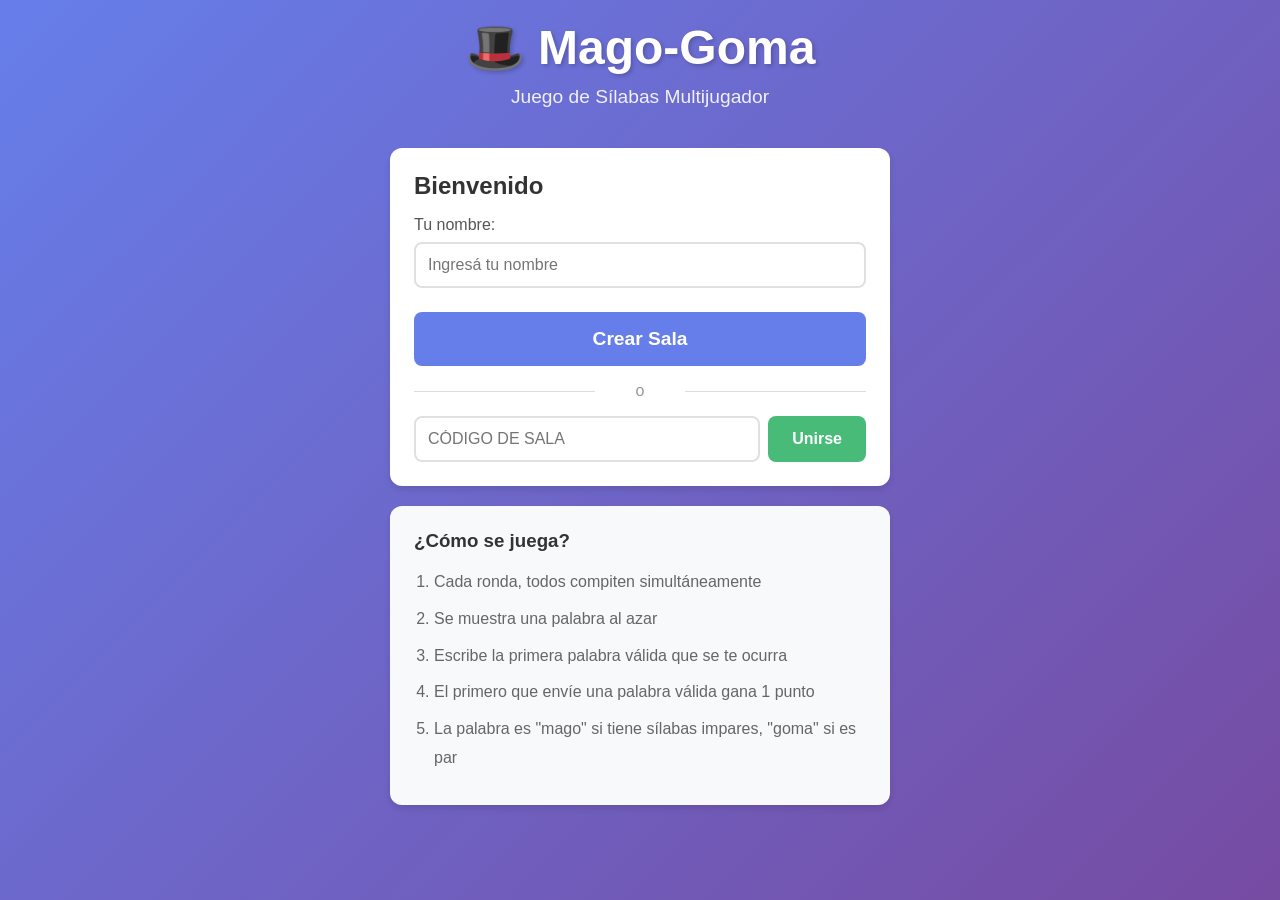
==== Magogoma/index.html @ 288767c7 "Add files via upload" ====
<!DOCTYPE html>
<html lang="es">
<head>
    <meta charset="UTF-8">
    <meta name="viewport" content="width=device-width, initial-scale=1.0">
    <meta name="description" content="Mago-Goma - Juego de sílabas multijugador">
    <title>Mago-Goma - Juego de Sílabas</title>
    <link rel="stylesheet" href="style.css">
</head>
<body>
    <!-- Connection Status Banner -->
    <div id="connection-banner" class="connection-banner hidden">
        <span id="connection-message">Reconectando...</span>
    </div>

    <!-- Main Container -->
    <div id="app" class="container">

        <!-- PANTALLA 1: LOBBY -->
        <div id="screen-lobby" class="screen active">
            <header class="app-header">
                <h1 class="app-title">🎩 Mago-Goma</h1>
                <p class="app-subtitle">Juego de Sílabas Multijugador</p>
            </header>

            <div class="lobby-content">
                <div class="card">
                    <h2>Bienvenido</h2>
                    <div class="form-group">
                        <label for="player-name">Tu nombre:</label>
                        <input
                            type="text"
                            id="player-name"
                            placeholder="Ingresá tu nombre"
                            maxlength="20"
                            autocomplete="off"
                        >
                    </div>

                    <div class="button-group">
                        <button id="btn-create-room" class="btn btn-primary btn-large">
                            Crear Sala
                        </button>
                        <div class="divider">o</div>
                        <div class="join-room-group">
                            <input
                                type="text"
                                id="room-code-input"
                                placeholder="Código de sala"
                                maxlength="5"
                                autocomplete="off"
                            >
                            <button id="btn-join-room" class="btn btn-secondary">
                                Unirse
                            </button>
                        </div>
                    </div>
                </div>

                <div class="card info-card">
                    <h3>¿Cómo se juega?</h3>
                    <ol class="instructions-list">
                        <li>Cada ronda, todos compiten simultáneamente</li>
                        <li>Se muestra una palabra al azar</li>
                        <li>Escribe la primera palabra válida que se te ocurra</li>
                        <li>El primero que envíe una palabra válida gana 1 punto</li>
                        <li>La palabra es "mago" si tiene sílabas impares, "goma" si es par</li>
                    </ol>
                </div>
            </div>
        </div>

        <!-- PANTALLA 2: SALA DE ESPERA -->
        <div id="screen-waiting" class="screen hidden">
            <header class="screen-header">
                <h2>Sala de Espera</h2>
            </header>

            <div class="waiting-content">
                <div id="room-code-container" class="room-code-display" title="Toca para copiar el link de invitación">
                    <span class="label">Código de sala</span>
                    <span id="room-code-display" class="room-code">-----</span>
                    <span class="btn-copy-code">👆 Toca para copiar link</span>
                </div>

                <div id="waiting-instructions" class="card info-card">
                    <h3>⏳ Esperando jugadores...</h3>
                    <p>Compartí el link con tus amigos para que se unan automáticamente.</p>
                    <ol class="instructions-list">
                        <li>Mínimo 2 jugadores para empezar</li>
                        <li>Todos deben marcar "Listo"</li>
                        <li>El host inicia el juego</li>
                    </ol>
                </div>

                <div class="card">
                    <h3>Jugadores (<span id="player-count">0</span>/6)</h3>
                    <ul id="players-list" class="players-list"></ul>
                </div>

                <div class="waiting-actions">
                    <button id="btn-ready" class="btn btn-secondary">
                        <span id="ready-text">Listo</span>
                    </button>
                    <button id="btn-start-game" class="btn btn-primary btn-large hidden">
                        Iniciar Juego
                    </button>
                    <button id="btn-leave-room" class="btn btn-outline">
                        Salir
                    </button>
                </div>
            </div>
        </div>

        <!-- PANTALLA 3: JUGANDO -->
        <div id="screen-playing" class="screen hidden">
            <header class="game-header">
                <div class="game-info">
                    <span class="round-counter">Ronda <span id="current-round">1</span>/10</span>
                    <span class="timer" id="round-timer">⏱️ 10</span>
                </div>
            </header>

            <div class="game-content">
                <div class="card card-game">
                    <div class="starter-word-section">
                        <h3>Palabra inicial:</h3>
                        <div id="starter-word" class="starter-word">CASA</div>
                        <div id="starter-syllables" class="syllables-info">
                            <span class="syllables-label">Sílabas:</span>
                            <span id="syllables-display" class="syllables">ca-sa (2)</span>
                            <span id="word-type" class="word-type goma">GOMA</span>
                        </div>
                    </div>

                    <div class="input-section">
                        <h3>¡Escribí una palabra rápido!</h3>
                        <div class="input-group">
                            <input
                                type="text"
                                id="word-input"
                                class="word-input"
                                placeholder="Tu palabra..."
                                autocomplete="off"
                            >
                            <button id="btn-submit-word" class="btn btn-primary">
                                Enviar
                            </button>
                        </div>
                        <div id="word-feedback" class="word-feedback hidden"></div>
                    </div>

                    <div class="live-answers-section">
                        <h4>Respuestas en vivo:</h4>
                        <ul id="live-answers" class="live-answers-list"></ul>
                    </div>
                </div>

                <div class="scoreboard-mini">
                    <h4>Puntajes:</h4>
                    <ul id="game-scoreboard"></ul>
                </div>
            </div>
        </div>

        <!-- PANTALLA 4: RESULTADO DE RONDA -->
        <div id="screen-round-results" class="screen hidden">
            <header class="screen-header">
                <h2>Resultado de la Ronda</h2>
            </header>

            <div class="results-content">
                <div class="card">
                    <div class="winner-announcement">
                        <div class="winner-icon">🏆</div>
                        <h3 id="round-winner-name">Jugador</h3>
                        <p class="winner-message">¡Fue el más rápido!</p>
                    </div>

                    <div class="round-details">
                        <p class="round-word">
                            Palabra ganadora: <strong id="winning-word">---</strong>
                        </p>
                        <div id="winning-syllables" class="syllables-info">
                            <span id="winning-syllables-display">---</span>
                            <span id="winning-word-type" class="word-type">---</span>
                        </div>
                    </div>

                    <div class="all-answers">
                        <h4>Todas las respuestas:</h4>
                        <ul id="all-answers-list"></ul>
                    </div>

                    <div class="next-round-actions">
                        <button id="btn-next-round" class="btn btn-primary btn-large">
                            Siguiente Ronda ▶
                        </button>
                        <p class="next-round-hint">Cualquier jugador puede continuar</p>
                    </div>
                </div>

                <div class="scoreboard-mini">
                    <h4>Puntajes actuales:</h4>
                    <ul id="results-scoreboard"></ul>
                </div>
            </div>
        </div>

        <!-- PANTALLA 5: FIN DEL JUEGO -->
        <div id="screen-game-over" class="screen hidden">
            <header class="screen-header">
                <h2>¡Juego Terminado!</h2>
            </header>

            <div class="gameover-content">
                <div class="winner-section">
                    <div class="trophy">🏆</div>
                    <h3>¡Ganador!</h3>
                    <p id="winner-name" class="winner-name">---</p>
                    <p id="winner-score" class="winner-score">0 puntos</p>
                </div>

                <div class="card">
                    <h3>Clasificación Final</h3>
                    <ol id="final-scoreboard" class="final-scoreboard"></ol>
                </div>

                <div class="gameover-actions">
                    <button id="btn-play-again" class="btn btn-primary btn-large">
                        Jugar de Nuevo
                    </button>
                    <button id="btn-back-to-lobby" class="btn btn-outline">
                        Volver al Lobby
                    </button>
                </div>
            </div>
        </div>

    </div>

    <!-- Toast Notifications -->
    <div id="toast-container" class="toast-container"></div>

    <!-- Scripts -->
    <script src="https://cdn.ably.com/lib/ably.min-1.js"></script>
    <script src="syllables.js"></script>
    <script src="game.js"></script>
</body>
</html>
---- Magogoma/style.css ----
* {
  margin: 0;
  padding: 0;
  box-sizing: border-box;
}

body {
  font-family: -apple-system, BlinkMacSystemFont, 'Segoe UI', Roboto, Oxygen, Ubuntu, Cantarell, sans-serif;
  background: linear-gradient(135deg, #667eea 0%, #764ba2 100%);
  min-height: 100vh;
  padding: 20px;
  color: #333;
}

.container {
  max-width: 800px;
  margin: 0 auto;
}

/* ==================== SCREENS ==================== */

.screen {
  display: none;
  animation: fadeIn 0.3s ease-in;
}

.screen.active {
  display: block;
}

.screen.hidden {
  display: none;
}

@keyframes fadeIn {
  from {
    opacity: 0;
    transform: translateY(10px);
  }
  to {
    opacity: 1;
    transform: translateY(0);
  }
}

/* ==================== HEADERS ==================== */

.app-header {
  text-align: center;
  color: white;
  margin-bottom: 40px;
}

.app-title {
  font-size: 3rem;
  margin-bottom: 10px;
  text-shadow: 2px 2px 4px rgba(0, 0, 0, 0.2);
}

.app-subtitle {
  font-size: 1.2rem;
  opacity: 0.9;
}

.screen-header {
  text-align: center;
  color: white;
  margin-bottom: 30px;
}

.screen-header h2 {
  font-size: 2rem;
  text-shadow: 2px 2px 4px rgba(0, 0, 0, 0.2);
}

.game-header {
  background: white;
  border-radius: 12px;
  padding: 16px;
  margin-bottom: 20px;
  box-shadow: 0 4px 6px rgba(0, 0, 0, 0.1);
}

.game-info {
  display: flex;
  justify-content: space-between;
  align-items: center;
  flex-wrap: wrap;
  gap: 12px;
}

.round-counter,
.timer {
  font-size: 1.1rem;
  font-weight: 600;
  color: #667eea;
}

/* ==================== CARDS ==================== */

.card {
  background: white;
  border-radius: 12px;
  padding: 24px;
  margin-bottom: 20px;
  box-shadow: 0 4px 6px rgba(0, 0, 0, 0.1);
}

.card h2,
.card h3 {
  margin-bottom: 16px;
  color: #333;
}

.info-card {
  background: #f8f9fa;
}

/* ==================== FORMS ==================== */

.form-group {
  margin-bottom: 20px;
}

.form-group label {
  display: block;
  margin-bottom: 8px;
  font-weight: 500;
  color: #555;
}

.form-group input {
  width: 100%;
  padding: 12px;
  border: 2px solid #e0e0e0;
  border-radius: 8px;
  font-size: 1rem;
  transition: border-color 0.2s;
}

.form-group input:focus {
  outline: none;
  border-color: #667eea;
}

/* ==================== BUTTONS ==================== */

.btn {
  padding: 12px 24px;
  border: none;
  border-radius: 8px;
  font-size: 1rem;
  font-weight: 600;
  cursor: pointer;
  transition: all 0.2s;
  display: inline-block;
  text-align: center;
  text-decoration: none;
}

.btn:active {
  transform: scale(0.98);
}

.btn-primary {
  background: #667eea;
  color: white;
}

.btn-primary:hover {
  background: #5568d3;
}

.btn-secondary {
  background: #48bb78;
  color: white;
}

.btn-secondary:hover {
  background: #38a169;
}

.btn-secondary.active {
  background: #2f855a;
}

.btn-outline {
  background: transparent;
  color: #667eea;
  border: 2px solid #667eea;
}

.btn-outline:hover {
  background: #667eea;
  color: white;
}

.btn-large {
  font-size: 1.2rem;
  padding: 16px 32px;
}

.button-group {
  display: flex;
  flex-direction: column;
  gap: 16px;
  margin-top: 24px;
}

.divider {
  text-align: center;
  color: #999;
  font-weight: 500;
  position: relative;
}

.divider::before,
.divider::after {
  content: '';
  position: absolute;
  top: 50%;
  width: 40%;
  height: 1px;
  background: #ddd;
}

.divider::before {
  left: 0;
}

.divider::after {
  right: 0;
}

.join-room-group {
  display: flex;
  gap: 8px;
}

.join-room-group input {
  flex: 1;
  padding: 12px;
  border: 2px solid #e0e0e0;
  border-radius: 8px;
  font-size: 1rem;
  text-transform: uppercase;
}

/* ==================== LOBBY ==================== */

.lobby-content {
  max-width: 500px;
  margin: 0 auto;
}

.instructions-list {
  padding-left: 20px;
  line-height: 1.8;
  color: #666;
}

.instructions-list li {
  margin-bottom: 8px;
}

/* ==================== WAITING ROOM ==================== */

.waiting-content {
  max-width: 600px;
  margin: 0 auto;
}

.room-code-display {
  background: white;
  border-radius: 12px;
  padding: 24px;
  margin-bottom: 20px;
  text-align: center;
  box-shadow: 0 4px 6px rgba(0, 0, 0, 0.1);
  cursor: pointer;
  transition: all 0.2s;
}

.room-code-display:hover {
  transform: translateY(-2px);
  box-shadow: 0 6px 12px rgba(0, 0, 0, 0.15);
}

.room-code-display.copied {
  background: #48bb78;
  color: white;
}

.room-code-display .label {
  display: block;
  font-size: 0.9rem;
  color: #666;
  margin-bottom: 8px;
}

.room-code-display.copied .label {
  color: white;
}

.room-code {
  display: block;
  font-size: 2.5rem;
  font-weight: 700;
  color: #667eea;
  letter-spacing: 4px;
  margin-bottom: 8px;
}

.room-code-display.copied .room-code {
  color: white;
}

.btn-copy-code {
  display: block;
  font-size: 0.85rem;
  color: #999;
}

.room-code-display.copied .btn-copy-code {
  color: white;
}

.players-list {
  list-style: none;
}

.player-item {
  display: flex;
  justify-content: space-between;
  align-items: center;
  padding: 12px;
  margin-bottom: 8px;
  background: #f8f9fa;
  border-radius: 8px;
}

.player-name {
  font-weight: 500;
}

.player-status {
  font-size: 0.9rem;
  color: #999;
}

.player-status.ready {
  color: #48bb78;
  font-weight: 600;
}

.waiting-actions {
  display: flex;
  flex-direction: column;
  gap: 12px;
  margin-top: 24px;
}

/* ==================== GAME SCREEN ==================== */

.game-content {
  animation: fadeIn 0.3s ease-in;
}

.card-game {
  position: relative;
}

.starter-word-section {
  text-align: center;
  padding: 32px 24px;
  background: linear-gradient(135deg, #667eea 0%, #764ba2 100%);
  border-radius: 12px;
  margin-bottom: 32px;
  color: white;
}

.starter-word-section h3 {
  color: white;
  opacity: 0.9;
  font-size: 1rem;
  margin-bottom: 16px;
}

.starter-word {
  font-size: 3rem;
  font-weight: 700;
  margin-bottom: 16px;
  text-shadow: 2px 2px 4px rgba(0, 0, 0, 0.2);
}

.syllables-info {
  display: flex;
  justify-content: center;
  align-items: center;
  gap: 12px;
  flex-wrap: wrap;
}

.syllables-label {
  font-size: 0.9rem;
  opacity: 0.9;
}

.syllables {
  font-size: 1.2rem;
  font-weight: 600;
}

.word-type {
  display: inline-block;
  padding: 6px 16px;
  border-radius: 20px;
  font-weight: 700;
  font-size: 1rem;
  text-transform: uppercase;
}

.word-type.mago {
  background: #f6ad55;
  color: #744210;
}

.word-type.goma {
  background: #68d391;
  color: #22543d;
}

.input-section {
  margin-bottom: 32px;
}

.input-section h3 {
  text-align: center;
  margin-bottom: 16px;
  color: #667eea;
}

.input-group {
  display: flex;
  gap: 8px;
  margin-bottom: 12px;
}

.word-input {
  flex: 1;
  padding: 16px;
  border: 3px solid #667eea;
  border-radius: 8px;
  font-size: 1.2rem;
  font-weight: 600;
  text-transform: lowercase;
}

.word-input:focus {
  outline: none;
  border-color: #5568d3;
  box-shadow: 0 0 0 3px rgba(102, 126, 234, 0.1);
}

.word-feedback {
  padding: 12px;
  border-radius: 8px;
  text-align: center;
  font-weight: 600;
}

.word-feedback.success {
  background: #c6f6d5;
  color: #22543d;
}

.word-feedback.error {
  background: #fed7d7;
  color: #742a2a;
}

.word-feedback.hidden {
  display: none;
}

.live-answers-section {
  margin-top: 32px;
  padding-top: 24px;
  border-top: 2px solid #e0e0e0;
}

.live-answers-section h4 {
  margin-bottom: 16px;
  color: #666;
}

.live-answers-list {
  list-style: none;
  max-height: 200px;
  overflow-y: auto;
}

.live-answer-item {
  display: flex;
  justify-content: space-between;
  align-items: center;
  padding: 10px 12px;
  margin-bottom: 8px;
  background: #f8f9fa;
  border-radius: 8px;
  border-left: 4px solid #667eea;
}

.live-answer-item .player-name {
  font-weight: 600;
  color: #667eea;
}

.live-answer-item .word {
  font-weight: 500;
}

.live-answer-item .time {
  font-size: 0.85rem;
  color: #999;
}

/* ==================== SCOREBOARD ==================== */

.scoreboard-mini {
  background: white;
  border-radius: 12px;
  padding: 20px;
  box-shadow: 0 4px 6px rgba(0, 0, 0, 0.1);
}

.scoreboard-mini h4 {
  margin-bottom: 12px;
  color: #333;
}

.scoreboard-mini ul {
  list-style: none;
}

.scoreboard-mini li {
  padding: 8px 0;
  display: flex;
  justify-content: space-between;
  border-bottom: 1px solid #e0e0e0;
}

.scoreboard-mini li:last-child {
  border-bottom: none;
}

/* ==================== RESULTS SCREEN ==================== */

.results-content {
  max-width: 600px;
  margin: 0 auto;
}

.winner-announcement {
  text-align: center;
  padding: 32px 24px;
  margin-bottom: 24px;
}

.winner-icon {
  font-size: 4rem;
  margin-bottom: 16px;
  animation: bounce 1s ease-in-out;
}

@keyframes bounce {
  0%, 100% {
    transform: translateY(0);
  }
  50% {
    transform: translateY(-20px);
  }
}

.winner-announcement h3 {
  font-size: 2rem;
  color: #667eea;
  margin-bottom: 8px;
}

.winner-message {
  color: #666;
  font-size: 1.1rem;
}

.round-details {
  text-align: center;
  padding: 20px;
  background: #f8f9fa;
  border-radius: 8px;
  margin-bottom: 24px;
}

.round-word {
  font-size: 1.2rem;
  margin-bottom: 12px;
}

.all-answers {
  margin-bottom: 24px;
}

.all-answers h4 {
  margin-bottom: 12px;
  color: #666;
}

#all-answers-list {
  list-style: none;
}

#all-answers-list li {
  padding: 10px 12px;
  margin-bottom: 8px;
  background: #f8f9fa;
  border-radius: 8px;
  display: flex;
  justify-content: space-between;
  align-items: center;
}

.next-round-actions {
  text-align: center;
}

.next-round-hint {
  margin-top: 12px;
  color: #666;
  font-size: 0.9rem;
}

/* ==================== GAME OVER ==================== */

.gameover-content {
  max-width: 600px;
  margin: 0 auto;
}

.winner-section {
  background: white;
  border-radius: 12px;
  padding: 40px 24px;
  margin-bottom: 24px;
  text-align: center;
  box-shadow: 0 4px 6px rgba(0, 0, 0, 0.1);
}

.trophy {
  font-size: 5rem;
  margin-bottom: 20px;
  animation: bounce 1s ease-in-out;
}

.winner-section h3 {
  font-size: 1.5rem;
  color: #666;
  margin-bottom: 16px;
}

.winner-name {
  font-size: 2.5rem;
  font-weight: 700;
  color: #667eea;
  margin-bottom: 8px;
}

.winner-score {
  font-size: 1.5rem;
  color: #666;
}

.final-scoreboard {
  list-style: none;
  counter-reset: ranking;
}

.scoreboard-item {
  display: flex;
  justify-content: space-between;
  align-items: center;
  padding: 16px;
  margin-bottom: 12px;
  background: #f8f9fa;
  border-radius: 8px;
}

.scoreboard-item .rank {
  font-weight: 700;
  color: #667eea;
  font-size: 1.2rem;
  min-width: 40px;
}

.scoreboard-item .name {
  flex: 1;
  font-weight: 600;
}

.scoreboard-item .score {
  font-weight: 700;
  color: #666;
}

.gameover-actions {
  display: flex;
  flex-direction: column;
  gap: 12px;
}

/* ==================== CONNECTION BANNER ==================== */

.connection-banner {
  position: fixed;
  top: 0;
  left: 0;
  right: 0;
  background: #ed8936;
  color: white;
  padding: 12px;
  text-align: center;
  font-weight: 600;
  z-index: 1000;
  box-shadow: 0 2px 8px rgba(0, 0, 0, 0.1);
}

.connection-banner.hidden {
  display: none;
}

/* ==================== TOAST NOTIFICATIONS ==================== */

.toast-container {
  position: fixed;
  bottom: 20px;
  right: 20px;
  z-index: 1000;
  display: flex;
  flex-direction: column;
  gap: 8px;
  max-width: 300px;
}

.toast {
  background: #323232;
  color: white;
  padding: 16px 20px;
  border-radius: 8px;
  box-shadow: 0 4px 6px rgba(0, 0, 0, 0.2);
  opacity: 0;
  transform: translateX(100px);
  transition: all 0.3s ease-in-out;
}

.toast.show {
  opacity: 1;
  transform: translateX(0);
}

.toast-success {
  background: #48bb78;
}

.toast-error {
  background: #f56565;
}

.toast-info {
  background: #4299e1;
}

/* ==================== RESPONSIVE ==================== */

@media (max-width: 600px) {
  .app-title {
    font-size: 2.5rem;
  }

  .starter-word {
    font-size: 2.5rem;
  }

  .room-code {
    font-size: 2rem;
    letter-spacing: 2px;
  }

  .word-input {
    font-size: 1rem;
  }

  .button-group,
  .waiting-actions,
  .gameover-actions {
    gap: 10px;
  }

  .toast-container {
    right: 10px;
    left: 10px;
    max-width: none;
  }
}
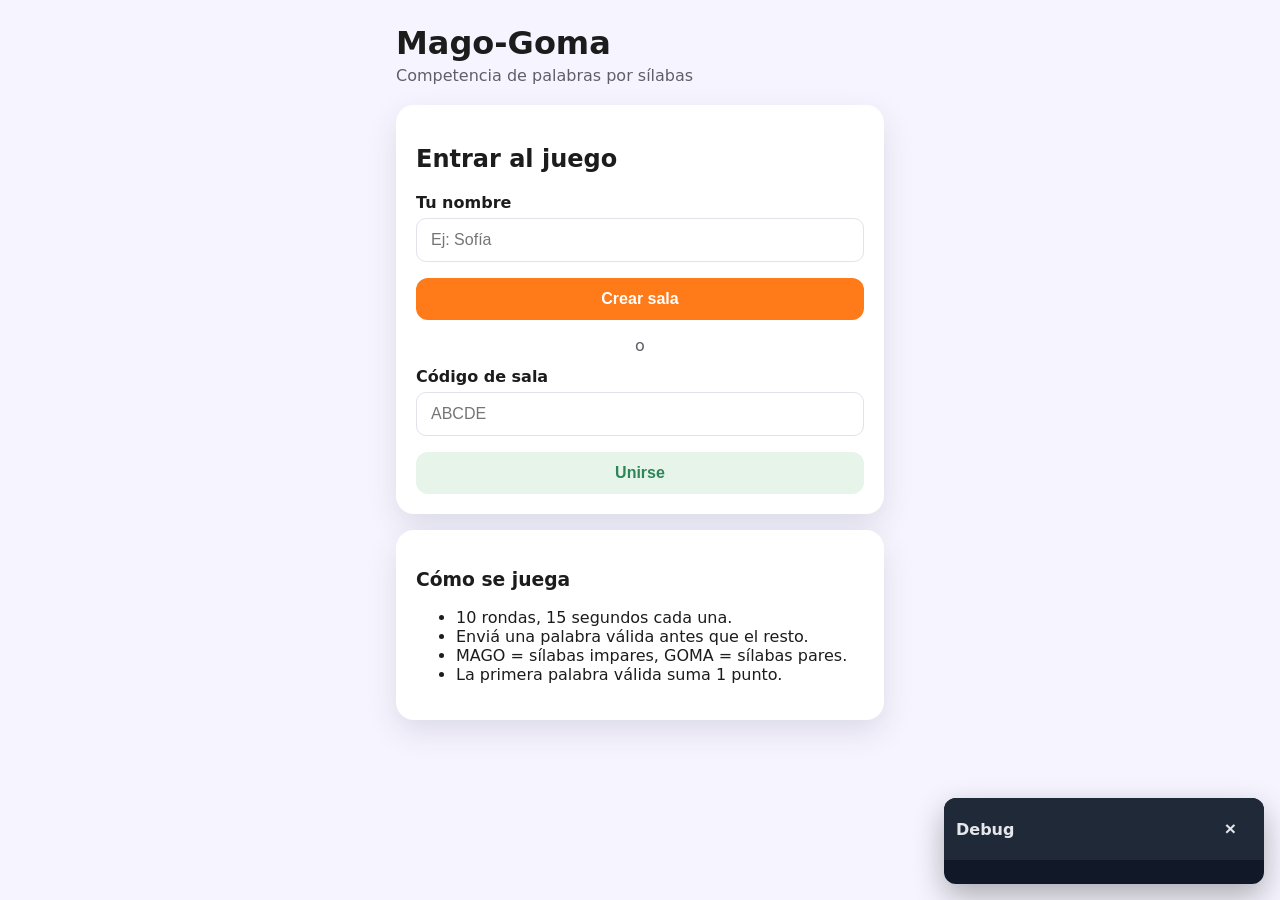
==== commit 76ea08d3: "Implementa el juego Mago-Goma" ====
--- a/Magogoma/index.html
+++ b/Magogoma/index.html
@@ -1,250 +1,143 @@
 <!DOCTYPE html>
 <html lang="es">
 <head>
-    <meta charset="UTF-8">
-    <meta name="viewport" content="width=device-width, initial-scale=1.0">
-    <meta name="description" content="Mago-Goma - Juego de sílabas multijugador">
-    <title>Mago-Goma - Juego de Sílabas</title>
-    <link rel="stylesheet" href="style.css">
+  <meta charset="UTF-8" />
+  <meta name="viewport" content="width=device-width, initial-scale=1" />
+  <title>Mago-Goma</title>
+  <link rel="stylesheet" href="style.css" />
+  <script src="https://cdn.ably.com/lib/ably.min-1.js"></script>
 </head>
 <body>
-    <!-- Connection Status Banner -->
-    <div id="connection-banner" class="connection-banner hidden">
-        <span id="connection-message">Reconectando...</span>
+  <div class="app">
+    <header class="app-header">
+      <div>
+        <h1>Mago-Goma</h1>
+        <p>Competencia de palabras por sílabas</p>
+      </div>
+      <button id="debug-toggle" class="ghost-button" hidden>Debug</button>
+    </header>
+
+    <section id="screen-lobby" class="screen active">
+      <div class="card">
+        <h2>Entrar al juego</h2>
+        <label class="field">
+          <span>Tu nombre</span>
+          <input id="player-name" type="text" placeholder="Ej: Sofía" maxlength="16" />
+        </label>
+        <div class="button-row">
+          <button id="create-room" class="primary">Crear sala</button>
+        </div>
+        <div class="divider">o</div>
+        <label class="field">
+          <span>Código de sala</span>
+          <input id="room-code" type="text" placeholder="ABCDE" maxlength="5" />
+        </label>
+        <div class="button-row">
+          <button id="join-room" class="secondary">Unirse</button>
+        </div>
+      </div>
+      <div class="card">
+        <h3>Cómo se juega</h3>
+        <ul>
+          <li>10 rondas, 15 segundos cada una.</li>
+          <li>Enviá una palabra válida antes que el resto.</li>
+          <li>MAGO = sílabas impares, GOMA = sílabas pares.</li>
+          <li>La primera palabra válida suma 1 punto.</li>
+        </ul>
+      </div>
+    </section>
+
+    <section id="screen-room" class="screen">
+      <div class="card">
+        <div class="room-code">
+          <span>Sala</span>
+          <button id="copy-room" class="room-code-value">-----</button>
+          <small>Tap para copiar el link</small>
+        </div>
+        <div class="players">
+          <h3>Jugadores</h3>
+          <ul id="players-list"></ul>
+        </div>
+        <div class="button-row">
+          <button id="ready-button" class="secondary">Estoy listo</button>
+          <button id="start-game" class="primary" disabled>Iniciar juego</button>
+        </div>
+        <button id="leave-room" class="ghost-button">Salir</button>
+      </div>
+    </section>
+
+    <section id="screen-game" class="screen">
+      <div class="card">
+        <div class="round-header">
+          <div>
+            <span>Ronda</span>
+            <strong id="round-counter">1/10</strong>
+          </div>
+          <div class="timer" id="round-timer">15</div>
+        </div>
+        <div class="word-box">
+          <h2 id="base-word">casa</h2>
+          <p id="syllables">ca-sa</p>
+          <span id="word-type" class="badge">MAGO</span>
+        </div>
+        <label class="field">
+          <span>Tu palabra</span>
+          <input id="word-input" type="text" placeholder="Escribí rápido" autocomplete="off" />
+        </label>
+        <div class="button-row">
+          <button id="send-word" class="primary">Enviar</button>
+        </div>
+        <div class="responses">
+          <h3>Respuestas en vivo</h3>
+          <ul id="responses-list"></ul>
+        </div>
+        <div class="scores">
+          <h3>Puntajes</h3>
+          <ul id="scores-list"></ul>
+        </div>
+      </div>
+    </section>
+
+    <section id="screen-round-result" class="screen">
+      <div class="card">
+        <div class="round-winner" id="round-winner">Sin ganador</div>
+        <div class="responses">
+          <h3>Respuestas</h3>
+          <ul id="round-responses"></ul>
+        </div>
+        <div class="scores">
+          <h3>Puntajes</h3>
+          <ul id="round-scores"></ul>
+        </div>
+        <div class="button-row">
+          <button id="next-round" class="primary">Siguiente ronda</button>
+        </div>
+      </div>
+    </section>
+
+    <section id="screen-game-over" class="screen">
+      <div class="card">
+        <div class="final-winner" id="final-winner">Ganador</div>
+        <div class="scores">
+          <h3>Clasificación final</h3>
+          <ol id="final-scores"></ol>
+        </div>
+        <div class="button-row">
+          <button id="play-again" class="primary">Jugar de nuevo</button>
+          <button id="back-lobby" class="secondary">Volver al lobby</button>
+        </div>
+      </div>
+    </section>
+  </div>
+
+  <div id="debug-panel" class="debug-panel" hidden>
+    <div class="debug-header">
+      <strong>Debug</strong>
+      <button id="debug-close">×</button>
     </div>
+    <pre id="debug-log"></pre>
+  </div>
 
-    <!-- Main Container -->
-    <div id="app" class="container">
-
-        <!-- PANTALLA 1: LOBBY -->
-        <div id="screen-lobby" class="screen active">
-            <header class="app-header">
-                <h1 class="app-title">🎩 Mago-Goma</h1>
-                <p class="app-subtitle">Juego de Sílabas Multijugador</p>
-            </header>
-
-            <div class="lobby-content">
-                <div class="card">
-                    <h2>Bienvenido</h2>
-                    <div class="form-group">
-                        <label for="player-name">Tu nombre:</label>
-                        <input
-                            type="text"
-                            id="player-name"
-                            placeholder="Ingresá tu nombre"
-                            maxlength="20"
-                            autocomplete="off"
-                        >
-                    </div>
-
-                    <div class="button-group">
-                        <button id="btn-create-room" class="btn btn-primary btn-large">
-                            Crear Sala
-                        </button>
-                        <div class="divider">o</div>
-                        <div class="join-room-group">
-                            <input
-                                type="text"
-                                id="room-code-input"
-                                placeholder="Código de sala"
-                                maxlength="5"
-                                autocomplete="off"
-                            >
-                            <button id="btn-join-room" class="btn btn-secondary">
-                                Unirse
-                            </button>
-                        </div>
-                    </div>
-                </div>
-
-                <div class="card info-card">
-                    <h3>¿Cómo se juega?</h3>
-                    <ol class="instructions-list">
-                        <li>Cada ronda, todos compiten simultáneamente</li>
-                        <li>Se muestra una palabra al azar</li>
-                        <li>Escribe la primera palabra válida que se te ocurra</li>
-                        <li>El primero que envíe una palabra válida gana 1 punto</li>
-                        <li>La palabra es "mago" si tiene sílabas impares, "goma" si es par</li>
-                    </ol>
-                </div>
-            </div>
-        </div>
-
-        <!-- PANTALLA 2: SALA DE ESPERA -->
-        <div id="screen-waiting" class="screen hidden">
-            <header class="screen-header">
-                <h2>Sala de Espera</h2>
-            </header>
-
-            <div class="waiting-content">
-                <div id="room-code-container" class="room-code-display" title="Toca para copiar el link de invitación">
-                    <span class="label">Código de sala</span>
-                    <span id="room-code-display" class="room-code">-----</span>
-                    <span class="btn-copy-code">👆 Toca para copiar link</span>
-                </div>
-
-                <div id="waiting-instructions" class="card info-card">
-                    <h3>⏳ Esperando jugadores...</h3>
-                    <p>Compartí el link con tus amigos para que se unan automáticamente.</p>
-                    <ol class="instructions-list">
-                        <li>Mínimo 2 jugadores para empezar</li>
-                        <li>Todos deben marcar "Listo"</li>
-                        <li>El host inicia el juego</li>
-                    </ol>
-                </div>
-
-                <div class="card">
-                    <h3>Jugadores (<span id="player-count">0</span>/6)</h3>
-                    <ul id="players-list" class="players-list"></ul>
-                </div>
-
-                <div class="waiting-actions">
-                    <button id="btn-ready" class="btn btn-secondary">
-                        <span id="ready-text">Listo</span>
-                    </button>
-                    <button id="btn-start-game" class="btn btn-primary btn-large hidden">
-                        Iniciar Juego
-                    </button>
-                    <button id="btn-leave-room" class="btn btn-outline">
-                        Salir
-                    </button>
-                </div>
-            </div>
-        </div>
-
-        <!-- PANTALLA 3: JUGANDO -->
-        <div id="screen-playing" class="screen hidden">
-            <header class="game-header">
-                <div class="game-info">
-                    <span class="round-counter">Ronda <span id="current-round">1</span>/10</span>
-                    <span class="timer" id="round-timer">⏱️ 10</span>
-                </div>
-            </header>
-
-            <div class="game-content">
-                <div class="card card-game">
-                    <div class="starter-word-section">
-                        <h3>Palabra inicial:</h3>
-                        <div id="starter-word" class="starter-word">CASA</div>
-                        <div id="starter-syllables" class="syllables-info">
-                            <span class="syllables-label">Sílabas:</span>
-                            <span id="syllables-display" class="syllables">ca-sa (2)</span>
-                            <span id="word-type" class="word-type goma">GOMA</span>
-                        </div>
-                    </div>
-
-                    <div class="input-section">
-                        <h3>¡Escribí una palabra rápido!</h3>
-                        <div class="input-group">
-                            <input
-                                type="text"
-                                id="word-input"
-                                class="word-input"
-                                placeholder="Tu palabra..."
-                                autocomplete="off"
-                            >
-                            <button id="btn-submit-word" class="btn btn-primary">
-                                Enviar
-                            </button>
-                        </div>
-                        <div id="word-feedback" class="word-feedback hidden"></div>
-                    </div>
-
-                    <div class="live-answers-section">
-                        <h4>Respuestas en vivo:</h4>
-                        <ul id="live-answers" class="live-answers-list"></ul>
-                    </div>
-                </div>
-
-                <div class="scoreboard-mini">
-                    <h4>Puntajes:</h4>
-                    <ul id="game-scoreboard"></ul>
-                </div>
-            </div>
-        </div>
-
-        <!-- PANTALLA 4: RESULTADO DE RONDA -->
-        <div id="screen-round-results" class="screen hidden">
-            <header class="screen-header">
-                <h2>Resultado de la Ronda</h2>
-            </header>
-
-            <div class="results-content">
-                <div class="card">
-                    <div class="winner-announcement">
-                        <div class="winner-icon">🏆</div>
-                        <h3 id="round-winner-name">Jugador</h3>
-                        <p class="winner-message">¡Fue el más rápido!</p>
-                    </div>
-
-                    <div class="round-details">
-                        <p class="round-word">
-                            Palabra ganadora: <strong id="winning-word">---</strong>
-                        </p>
-                        <div id="winning-syllables" class="syllables-info">
-                            <span id="winning-syllables-display">---</span>
-                            <span id="winning-word-type" class="word-type">---</span>
-                        </div>
-                    </div>
-
-                    <div class="all-answers">
-                        <h4>Todas las respuestas:</h4>
-                        <ul id="all-answers-list"></ul>
-                    </div>
-
-                    <div class="next-round-actions">
-                        <button id="btn-next-round" class="btn btn-primary btn-large">
-                            Siguiente Ronda ▶
-                        </button>
-                        <p class="next-round-hint">Cualquier jugador puede continuar</p>
-                    </div>
-                </div>
-
-                <div class="scoreboard-mini">
-                    <h4>Puntajes actuales:</h4>
-                    <ul id="results-scoreboard"></ul>
-                </div>
-            </div>
-        </div>
-
-        <!-- PANTALLA 5: FIN DEL JUEGO -->
-        <div id="screen-game-over" class="screen hidden">
-            <header class="screen-header">
-                <h2>¡Juego Terminado!</h2>
-            </header>
-
-            <div class="gameover-content">
-                <div class="winner-section">
-                    <div class="trophy">🏆</div>
-                    <h3>¡Ganador!</h3>
-                    <p id="winner-name" class="winner-name">---</p>
-                    <p id="winner-score" class="winner-score">0 puntos</p>
-                </div>
-
-                <div class="card">
-                    <h3>Clasificación Final</h3>
-                    <ol id="final-scoreboard" class="final-scoreboard"></ol>
-                </div>
-
-                <div class="gameover-actions">
-                    <button id="btn-play-again" class="btn btn-primary btn-large">
-                        Jugar de Nuevo
-                    </button>
-                    <button id="btn-back-to-lobby" class="btn btn-outline">
-                        Volver al Lobby
-                    </button>
-                </div>
-            </div>
-        </div>
-
-    </div>
-
-    <!-- Toast Notifications -->
-    <div id="toast-container" class="toast-container"></div>
-
-    <!-- Scripts -->
-    <script src="https://cdn.ably.com/lib/ably.min-1.js"></script>
-    <script src="syllables.js"></script>
-    <script src="game.js"></script>
+  <script src="game.js"></script>
 </body>
 </html>
--- a/Magogoma/style.css
+++ b/Magogoma/style.css
@@ -1,812 +1,300 @@
+:root {
+  color-scheme: light;
+  font-family: "Inter", system-ui, -apple-system, sans-serif;
+  --bg: #f6f5ff;
+  --card: #ffffff;
+  --text: #1c1c1c;
+  --muted: #5f5f6a;
+  --primary: #ff7a18;
+  --secondary: #2f855a;
+  --badge-mago: #ffb347;
+  --badge-goma: #6ee7b7;
+  --border: #e2e2ea;
+  --shadow: 0 12px 30px rgba(34, 34, 59, 0.12);
+}
+
 * {
-  margin: 0;
-  padding: 0;
   box-sizing: border-box;
 }
 
 body {
-  font-family: -apple-system, BlinkMacSystemFont, 'Segoe UI', Roboto, Oxygen, Ubuntu, Cantarell, sans-serif;
-  background: linear-gradient(135deg, #667eea 0%, #764ba2 100%);
-  min-height: 100vh;
-  padding: 20px;
-  color: #333;
-}
-
-.container {
-  max-width: 800px;
+  margin: 0;
+  background: var(--bg);
+  color: var(--text);
+}
+
+.app {
+  max-width: 520px;
   margin: 0 auto;
-}
-
-/* ==================== SCREENS ==================== */
+  padding: 24px 16px 40px;
+}
+
+.app-header {
+  display: flex;
+  justify-content: space-between;
+  align-items: center;
+  margin-bottom: 20px;
+}
+
+.app-header h1 {
+  margin: 0;
+  font-size: 2rem;
+}
+
+.app-header p {
+  margin: 4px 0 0;
+  color: var(--muted);
+}
 
 .screen {
   display: none;
-  animation: fadeIn 0.3s ease-in;
+  flex-direction: column;
+  gap: 16px;
 }
 
 .screen.active {
-  display: block;
-}
-
-.screen.hidden {
-  display: none;
-}
-
-@keyframes fadeIn {
-  from {
-    opacity: 0;
-    transform: translateY(10px);
-  }
-  to {
-    opacity: 1;
-    transform: translateY(0);
-  }
-}
-
-/* ==================== HEADERS ==================== */
-
-.app-header {
-  text-align: center;
-  color: white;
-  margin-bottom: 40px;
-}
-
-.app-title {
-  font-size: 3rem;
-  margin-bottom: 10px;
-  text-shadow: 2px 2px 4px rgba(0, 0, 0, 0.2);
-}
-
-.app-subtitle {
-  font-size: 1.2rem;
-  opacity: 0.9;
-}
-
-.screen-header {
-  text-align: center;
-  color: white;
-  margin-bottom: 30px;
-}
-
-.screen-header h2 {
-  font-size: 2rem;
-  text-shadow: 2px 2px 4px rgba(0, 0, 0, 0.2);
-}
-
-.game-header {
-  background: white;
+  display: flex;
+}
+
+.card {
+  background: var(--card);
+  border-radius: 18px;
+  padding: 20px;
+  box-shadow: var(--shadow);
+}
+
+.field {
+  display: flex;
+  flex-direction: column;
+  gap: 6px;
+  margin-top: 12px;
+  font-weight: 600;
+}
+
+.field input {
+  padding: 12px 14px;
+  font-size: 1rem;
+  border-radius: 10px;
+  border: 1px solid var(--border);
+  outline: none;
+}
+
+.field input:focus {
+  border-color: var(--primary);
+  box-shadow: 0 0 0 3px rgba(255, 122, 24, 0.2);
+}
+
+.button-row {
+  display: flex;
+  gap: 12px;
+  margin-top: 16px;
+}
+
+button {
+  border: none;
   border-radius: 12px;
-  padding: 16px;
-  margin-bottom: 20px;
-  box-shadow: 0 4px 6px rgba(0, 0, 0, 0.1);
-}
-
-.game-info {
-  display: flex;
-  justify-content: space-between;
-  align-items: center;
-  flex-wrap: wrap;
-  gap: 12px;
-}
-
-.round-counter,
-.timer {
-  font-size: 1.1rem;
-  font-weight: 600;
-  color: #667eea;
-}
-
-/* ==================== CARDS ==================== */
-
-.card {
-  background: white;
-  border-radius: 12px;
-  padding: 24px;
-  margin-bottom: 20px;
-  box-shadow: 0 4px 6px rgba(0, 0, 0, 0.1);
-}
-
-.card h2,
-.card h3 {
-  margin-bottom: 16px;
-  color: #333;
-}
-
-.info-card {
-  background: #f8f9fa;
-}
-
-/* ==================== FORMS ==================== */
-
-.form-group {
-  margin-bottom: 20px;
-}
-
-.form-group label {
-  display: block;
-  margin-bottom: 8px;
-  font-weight: 500;
-  color: #555;
-}
-
-.form-group input {
-  width: 100%;
-  padding: 12px;
-  border: 2px solid #e0e0e0;
-  border-radius: 8px;
-  font-size: 1rem;
-  transition: border-color 0.2s;
-}
-
-.form-group input:focus {
-  outline: none;
-  border-color: #667eea;
-}
-
-/* ==================== BUTTONS ==================== */
-
-.btn {
-  padding: 12px 24px;
-  border: none;
-  border-radius: 8px;
+  padding: 12px 16px;
   font-size: 1rem;
   font-weight: 600;
   cursor: pointer;
-  transition: all 0.2s;
-  display: inline-block;
-  text-align: center;
-  text-decoration: none;
-}
-
-.btn:active {
-  transform: scale(0.98);
-}
-
-.btn-primary {
-  background: #667eea;
-  color: white;
-}
-
-.btn-primary:hover {
-  background: #5568d3;
-}
-
-.btn-secondary {
-  background: #48bb78;
-  color: white;
-}
-
-.btn-secondary:hover {
-  background: #38a169;
-}
-
-.btn-secondary.active {
-  background: #2f855a;
-}
-
-.btn-outline {
+}
+
+button:disabled {
+  cursor: not-allowed;
+  opacity: 0.6;
+}
+
+.primary {
+  background: var(--primary);
+  color: #fff;
+  flex: 1;
+}
+
+.secondary {
+  background: #e6f4ea;
+  color: var(--secondary);
+  flex: 1;
+}
+
+.ghost-button {
   background: transparent;
-  color: #667eea;
-  border: 2px solid #667eea;
-}
-
-.btn-outline:hover {
-  background: #667eea;
-  color: white;
-}
-
-.btn-large {
-  font-size: 1.2rem;
-  padding: 16px 32px;
-}
-
-.button-group {
-  display: flex;
-  flex-direction: column;
-  gap: 16px;
-  margin-top: 24px;
+  border: 1px solid var(--border);
+  color: var(--muted);
+  width: 100%;
+  margin-top: 12px;
 }
 
 .divider {
   text-align: center;
-  color: #999;
-  font-weight: 500;
-  position: relative;
-}
-
-.divider::before,
-.divider::after {
-  content: '';
-  position: absolute;
-  top: 50%;
-  width: 40%;
-  height: 1px;
-  background: #ddd;
-}
-
-.divider::before {
-  left: 0;
-}
-
-.divider::after {
-  right: 0;
-}
-
-.join-room-group {
-  display: flex;
-  gap: 8px;
-}
-
-.join-room-group input {
-  flex: 1;
-  padding: 12px;
-  border: 2px solid #e0e0e0;
-  border-radius: 8px;
-  font-size: 1rem;
-  text-transform: uppercase;
-}
-
-/* ==================== LOBBY ==================== */
-
-.lobby-content {
-  max-width: 500px;
-  margin: 0 auto;
-}
-
-.instructions-list {
-  padding-left: 20px;
-  line-height: 1.8;
-  color: #666;
-}
-
-.instructions-list li {
-  margin-bottom: 8px;
-}
-
-/* ==================== WAITING ROOM ==================== */
-
-.waiting-content {
-  max-width: 600px;
-  margin: 0 auto;
-}
-
-.room-code-display {
-  background: white;
-  border-radius: 12px;
-  padding: 24px;
-  margin-bottom: 20px;
+  color: var(--muted);
+  margin: 16px 0 8px;
+}
+
+.room-code {
   text-align: center;
-  box-shadow: 0 4px 6px rgba(0, 0, 0, 0.1);
-  cursor: pointer;
-  transition: all 0.2s;
-}
-
-.room-code-display:hover {
-  transform: translateY(-2px);
-  box-shadow: 0 6px 12px rgba(0, 0, 0, 0.15);
-}
-
-.room-code-display.copied {
-  background: #48bb78;
-  color: white;
-}
-
-.room-code-display .label {
-  display: block;
-  font-size: 0.9rem;
-  color: #666;
-  margin-bottom: 8px;
-}
-
-.room-code-display.copied .label {
-  color: white;
-}
-
-.room-code {
-  display: block;
-  font-size: 2.5rem;
-  font-weight: 700;
-  color: #667eea;
-  letter-spacing: 4px;
-  margin-bottom: 8px;
-}
-
-.room-code-display.copied .room-code {
-  color: white;
-}
-
-.btn-copy-code {
-  display: block;
-  font-size: 0.85rem;
-  color: #999;
-}
-
-.room-code-display.copied .btn-copy-code {
-  color: white;
-}
-
-.players-list {
+  margin-bottom: 16px;
+}
+
+.room-code-value {
+  font-size: 2rem;
+  background: linear-gradient(135deg, #ffd29b, #ff8c42);
+  color: #3b1e0e;
+  padding: 10px 16px;
+  border-radius: 14px;
+  border: none;
+  margin: 8px auto;
+  display: inline-block;
+}
+
+.players ul,
+.responses ul,
+.scores ul,
+#round-responses,
+#final-scores,
+#scores-list,
+#round-scores,
+#responses-list {
   list-style: none;
-}
-
-.player-item {
+  padding: 0;
+  margin: 12px 0 0;
+}
+
+.players li,
+.responses li,
+.scores li,
+#round-responses li,
+#responses-list li {
   display: flex;
   justify-content: space-between;
   align-items: center;
-  padding: 12px;
+  padding: 8px 12px;
+  background: #f4f4fb;
+  border-radius: 10px;
   margin-bottom: 8px;
-  background: #f8f9fa;
-  border-radius: 8px;
-}
-
-.player-name {
-  font-weight: 500;
-}
-
-.player-status {
-  font-size: 0.9rem;
-  color: #999;
-}
-
-.player-status.ready {
-  color: #48bb78;
-  font-weight: 600;
-}
-
-.waiting-actions {
-  display: flex;
-  flex-direction: column;
-  gap: 12px;
-  margin-top: 24px;
-}
-
-/* ==================== GAME SCREEN ==================== */
-
-.game-content {
-  animation: fadeIn 0.3s ease-in;
-}
-
-.card-game {
-  position: relative;
-}
-
-.starter-word-section {
+}
+
+.responses li small,
+#responses-list li small,
+#round-responses li small {
+  display: block;
+  color: var(--muted);
+  font-size: 0.8rem;
+  margin-top: 4px;
+}
+
+.round-header {
+  display: flex;
+  justify-content: space-between;
+  align-items: center;
+}
+
+.timer {
+  width: 48px;
+  height: 48px;
+  border-radius: 50%;
+  background: #101828;
+  color: #fff;
+  display: grid;
+  place-items: center;
+  font-weight: 700;
+}
+
+.word-box {
   text-align: center;
-  padding: 32px 24px;
-  background: linear-gradient(135deg, #667eea 0%, #764ba2 100%);
-  border-radius: 12px;
-  margin-bottom: 32px;
-  color: white;
-}
-
-.starter-word-section h3 {
-  color: white;
-  opacity: 0.9;
-  font-size: 1rem;
-  margin-bottom: 16px;
-}
-
-.starter-word {
-  font-size: 3rem;
-  font-weight: 700;
-  margin-bottom: 16px;
-  text-shadow: 2px 2px 4px rgba(0, 0, 0, 0.2);
-}
-
-.syllables-info {
-  display: flex;
-  justify-content: center;
-  align-items: center;
-  gap: 12px;
-  flex-wrap: wrap;
-}
-
-.syllables-label {
-  font-size: 0.9rem;
-  opacity: 0.9;
-}
-
-.syllables {
-  font-size: 1.2rem;
-  font-weight: 600;
-}
-
-.word-type {
-  display: inline-block;
-  padding: 6px 16px;
+  margin: 16px 0;
+  padding: 16px;
+  border-radius: 16px;
+  background: #fff4e7;
+}
+
+.word-box h2 {
+  margin: 0;
+  font-size: 2rem;
+}
+
+.word-box p {
+  margin: 6px 0;
+  color: var(--muted);
+}
+
+.badge {
+  padding: 6px 12px;
   border-radius: 20px;
   font-weight: 700;
-  font-size: 1rem;
-  text-transform: uppercase;
-}
-
-.word-type.mago {
-  background: #f6ad55;
-  color: #744210;
-}
-
-.word-type.goma {
-  background: #68d391;
-  color: #22543d;
-}
-
-.input-section {
-  margin-bottom: 32px;
-}
-
-.input-section h3 {
+  display: inline-block;
+}
+
+.badge.mago {
+  background: var(--badge-mago);
+}
+
+.badge.goma {
+  background: var(--badge-goma);
+}
+
+.round-winner,
+.final-winner {
+  font-size: 1.4rem;
+  font-weight: 700;
   text-align: center;
-  margin-bottom: 16px;
-  color: #667eea;
-}
-
-.input-group {
-  display: flex;
-  gap: 8px;
   margin-bottom: 12px;
 }
 
-.word-input {
-  flex: 1;
-  padding: 16px;
-  border: 3px solid #667eea;
-  border-radius: 8px;
-  font-size: 1.2rem;
-  font-weight: 600;
-  text-transform: lowercase;
-}
-
-.word-input:focus {
-  outline: none;
-  border-color: #5568d3;
-  box-shadow: 0 0 0 3px rgba(102, 126, 234, 0.1);
-}
-
-.word-feedback {
-  padding: 12px;
-  border-radius: 8px;
-  text-align: center;
-  font-weight: 600;
-}
-
-.word-feedback.success {
-  background: #c6f6d5;
-  color: #22543d;
-}
-
-.word-feedback.error {
-  background: #fed7d7;
-  color: #742a2a;
-}
-
-.word-feedback.hidden {
-  display: none;
-}
-
-.live-answers-section {
-  margin-top: 32px;
-  padding-top: 24px;
-  border-top: 2px solid #e0e0e0;
-}
-
-.live-answers-section h4 {
-  margin-bottom: 16px;
-  color: #666;
-}
-
-.live-answers-list {
-  list-style: none;
-  max-height: 200px;
-  overflow-y: auto;
-}
-
-.live-answer-item {
+#final-scores {
+  margin: 0;
+  padding-left: 16px;
+}
+
+#final-scores li {
+  margin-bottom: 8px;
+}
+
+.debug-panel {
+  position: fixed;
+  bottom: 16px;
+  right: 16px;
+  width: 320px;
+  max-height: 50vh;
+  background: #111827;
+  color: #e5e7eb;
+  border-radius: 12px;
+  box-shadow: 0 12px 30px rgba(0, 0, 0, 0.3);
+  display: flex;
+  flex-direction: column;
+  overflow: hidden;
+  z-index: 99;
+}
+
+.debug-header {
   display: flex;
   justify-content: space-between;
   align-items: center;
-  padding: 10px 12px;
-  margin-bottom: 8px;
-  background: #f8f9fa;
-  border-radius: 8px;
-  border-left: 4px solid #667eea;
-}
-
-.live-answer-item .player-name {
-  font-weight: 600;
-  color: #667eea;
-}
-
-.live-answer-item .word {
-  font-weight: 500;
-}
-
-.live-answer-item .time {
+  padding: 8px 12px;
+  background: #1f2937;
+}
+
+.debug-header button {
+  background: transparent;
+  color: #e5e7eb;
+  border: none;
+  font-size: 1.2rem;
+}
+
+#debug-log {
+  padding: 12px;
+  margin: 0;
   font-size: 0.85rem;
-  color: #999;
-}
-
-/* ==================== SCOREBOARD ==================== */
-
-.scoreboard-mini {
-  background: white;
-  border-radius: 12px;
-  padding: 20px;
-  box-shadow: 0 4px 6px rgba(0, 0, 0, 0.1);
-}
-
-.scoreboard-mini h4 {
-  margin-bottom: 12px;
-  color: #333;
-}
-
-.scoreboard-mini ul {
-  list-style: none;
-}
-
-.scoreboard-mini li {
-  padding: 8px 0;
-  display: flex;
-  justify-content: space-between;
-  border-bottom: 1px solid #e0e0e0;
-}
-
-.scoreboard-mini li:last-child {
-  border-bottom: none;
-}
-
-/* ==================== RESULTS SCREEN ==================== */
-
-.results-content {
-  max-width: 600px;
-  margin: 0 auto;
-}
-
-.winner-announcement {
-  text-align: center;
-  padding: 32px 24px;
-  margin-bottom: 24px;
-}
-
-.winner-icon {
-  font-size: 4rem;
-  margin-bottom: 16px;
-  animation: bounce 1s ease-in-out;
-}
-
-@keyframes bounce {
-  0%, 100% {
-    transform: translateY(0);
+  white-space: pre-wrap;
+  overflow-y: auto;
+}
+
+@media (max-width: 600px) {
+  .button-row {
+    flex-direction: column;
   }
-  50% {
-    transform: translateY(-20px);
+
+  .timer {
+    width: 40px;
+    height: 40px;
   }
 }
-
-.winner-announcement h3 {
-  font-size: 2rem;
-  color: #667eea;
-  margin-bottom: 8px;
-}
-
-.winner-message {
-  color: #666;
-  font-size: 1.1rem;
-}
-
-.round-details {
-  text-align: center;
-  padding: 20px;
-  background: #f8f9fa;
-  border-radius: 8px;
-  margin-bottom: 24px;
-}
-
-.round-word {
-  font-size: 1.2rem;
-  margin-bottom: 12px;
-}
-
-.all-answers {
-  margin-bottom: 24px;
-}
-
-.all-answers h4 {
-  margin-bottom: 12px;
-  color: #666;
-}
-
-#all-answers-list {
-  list-style: none;
-}
-
-#all-answers-list li {
-  padding: 10px 12px;
-  margin-bottom: 8px;
-  background: #f8f9fa;
-  border-radius: 8px;
-  display: flex;
-  justify-content: space-between;
-  align-items: center;
-}
-
-.next-round-actions {
-  text-align: center;
-}
-
-.next-round-hint {
-  margin-top: 12px;
-  color: #666;
-  font-size: 0.9rem;
-}
-
-/* ==================== GAME OVER ==================== */
-
-.gameover-content {
-  max-width: 600px;
-  margin: 0 auto;
-}
-
-.winner-section {
-  background: white;
-  border-radius: 12px;
-  padding: 40px 24px;
-  margin-bottom: 24px;
-  text-align: center;
-  box-shadow: 0 4px 6px rgba(0, 0, 0, 0.1);
-}
-
-.trophy {
-  font-size: 5rem;
-  margin-bottom: 20px;
-  animation: bounce 1s ease-in-out;
-}
-
-.winner-section h3 {
-  font-size: 1.5rem;
-  color: #666;
-  margin-bottom: 16px;
-}
-
-.winner-name {
-  font-size: 2.5rem;
-  font-weight: 700;
-  color: #667eea;
-  margin-bottom: 8px;
-}
-
-.winner-score {
-  font-size: 1.5rem;
-  color: #666;
-}
-
-.final-scoreboard {
-  list-style: none;
-  counter-reset: ranking;
-}
-
-.scoreboard-item {
-  display: flex;
-  justify-content: space-between;
-  align-items: center;
-  padding: 16px;
-  margin-bottom: 12px;
-  background: #f8f9fa;
-  border-radius: 8px;
-}
-
-.scoreboard-item .rank {
-  font-weight: 700;
-  color: #667eea;
-  font-size: 1.2rem;
-  min-width: 40px;
-}
-
-.scoreboard-item .name {
-  flex: 1;
-  font-weight: 600;
-}
-
-.scoreboard-item .score {
-  font-weight: 700;
-  color: #666;
-}
-
-.gameover-actions {
-  display: flex;
-  flex-direction: column;
-  gap: 12px;
-}
-
-/* ==================== CONNECTION BANNER ==================== */
-
-.connection-banner {
-  position: fixed;
-  top: 0;
-  left: 0;
-  right: 0;
-  background: #ed8936;
-  color: white;
-  padding: 12px;
-  text-align: center;
-  font-weight: 600;
-  z-index: 1000;
-  box-shadow: 0 2px 8px rgba(0, 0, 0, 0.1);
-}
-
-.connection-banner.hidden {
-  display: none;
-}
-
-/* ==================== TOAST NOTIFICATIONS ==================== */
-
-.toast-container {
-  position: fixed;
-  bottom: 20px;
-  right: 20px;
-  z-index: 1000;
-  display: flex;
-  flex-direction: column;
-  gap: 8px;
-  max-width: 300px;
-}
-
-.toast {
-  background: #323232;
-  color: white;
-  padding: 16px 20px;
-  border-radius: 8px;
-  box-shadow: 0 4px 6px rgba(0, 0, 0, 0.2);
-  opacity: 0;
-  transform: translateX(100px);
-  transition: all 0.3s ease-in-out;
-}
-
-.toast.show {
-  opacity: 1;
-  transform: translateX(0);
-}
-
-.toast-success {
-  background: #48bb78;
-}
-
-.toast-error {
-  background: #f56565;
-}
-
-.toast-info {
-  background: #4299e1;
-}
-
-/* ==================== RESPONSIVE ==================== */
-
-@media (max-width: 600px) {
-  .app-title {
-    font-size: 2.5rem;
-  }
-
-  .starter-word {
-    font-size: 2.5rem;
-  }
-
-  .room-code {
-    font-size: 2rem;
-    letter-spacing: 2px;
-  }
-
-  .word-input {
-    font-size: 1rem;
-  }
-
-  .button-group,
-  .waiting-actions,
-  .gameover-actions {
-    gap: 10px;
-  }
-
-  .toast-container {
-    right: 10px;
-    left: 10px;
-    max-width: none;
-  }
-}
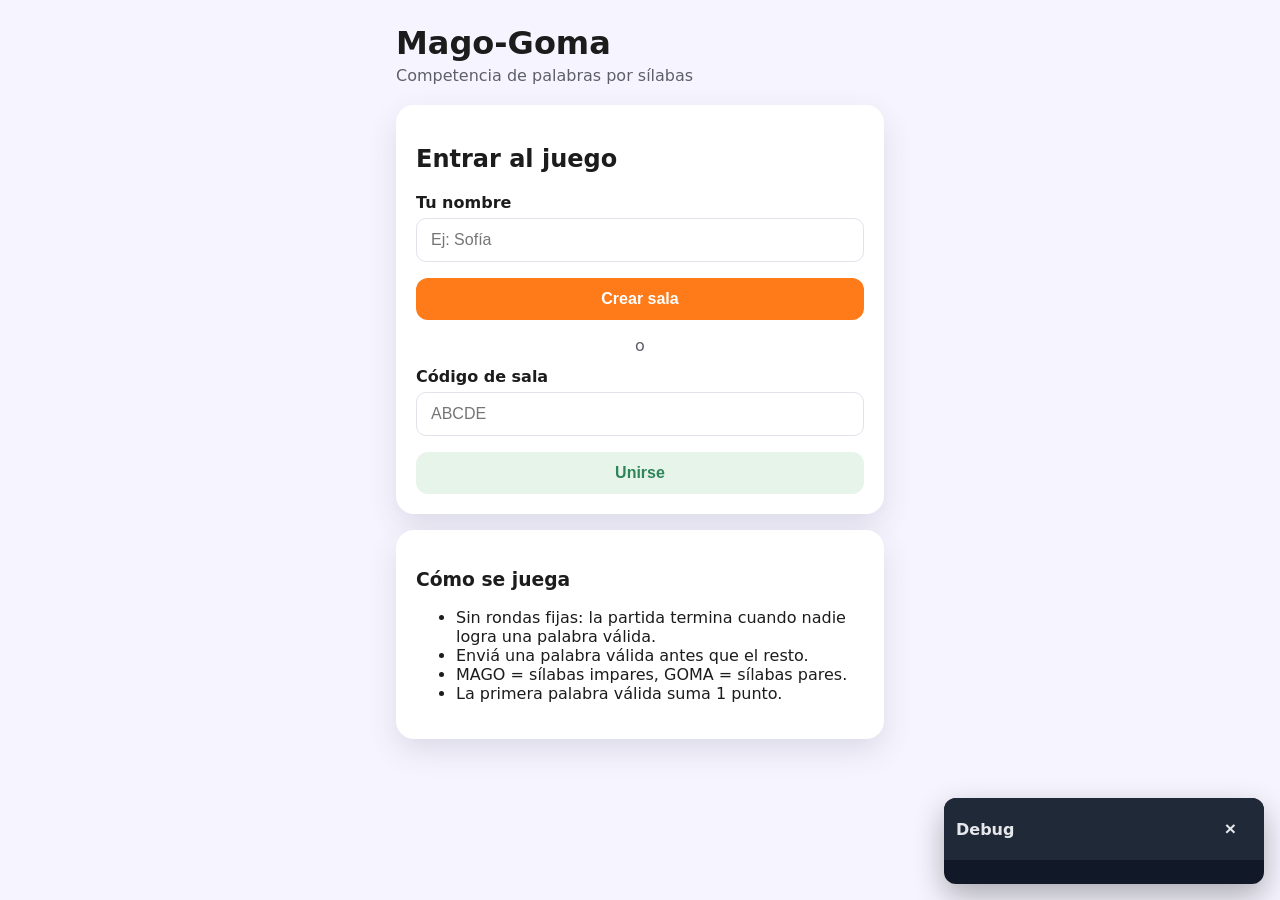
==== commit 9596d31e: "Ajusta fin de partida y agrega pruebas de lógica" ====
--- a/Magogoma/index.html
+++ b/Magogoma/index.html
@@ -39,7 +39,7 @@
       <div class="card">
         <h3>Cómo se juega</h3>
         <ul>
-          <li>10 rondas, 15 segundos cada una.</li>
+          <li>Sin rondas fijas: la partida termina cuando nadie logra una palabra válida.</li>
           <li>Enviá una palabra válida antes que el resto.</li>
           <li>MAGO = sílabas impares, GOMA = sílabas pares.</li>
           <li>La primera palabra válida suma 1 punto.</li>
@@ -71,7 +71,7 @@
         <div class="round-header">
           <div>
             <span>Ronda</span>
-            <strong id="round-counter">1/10</strong>
+            <strong id="round-counter">1</strong>
           </div>
           <div class="timer" id="round-timer">15</div>
         </div>
@@ -138,6 +138,6 @@
     <pre id="debug-log"></pre>
   </div>
 
-  <script src="game.js"></script>
+  <script type="module" src="game.js"></script>
 </body>
 </html>
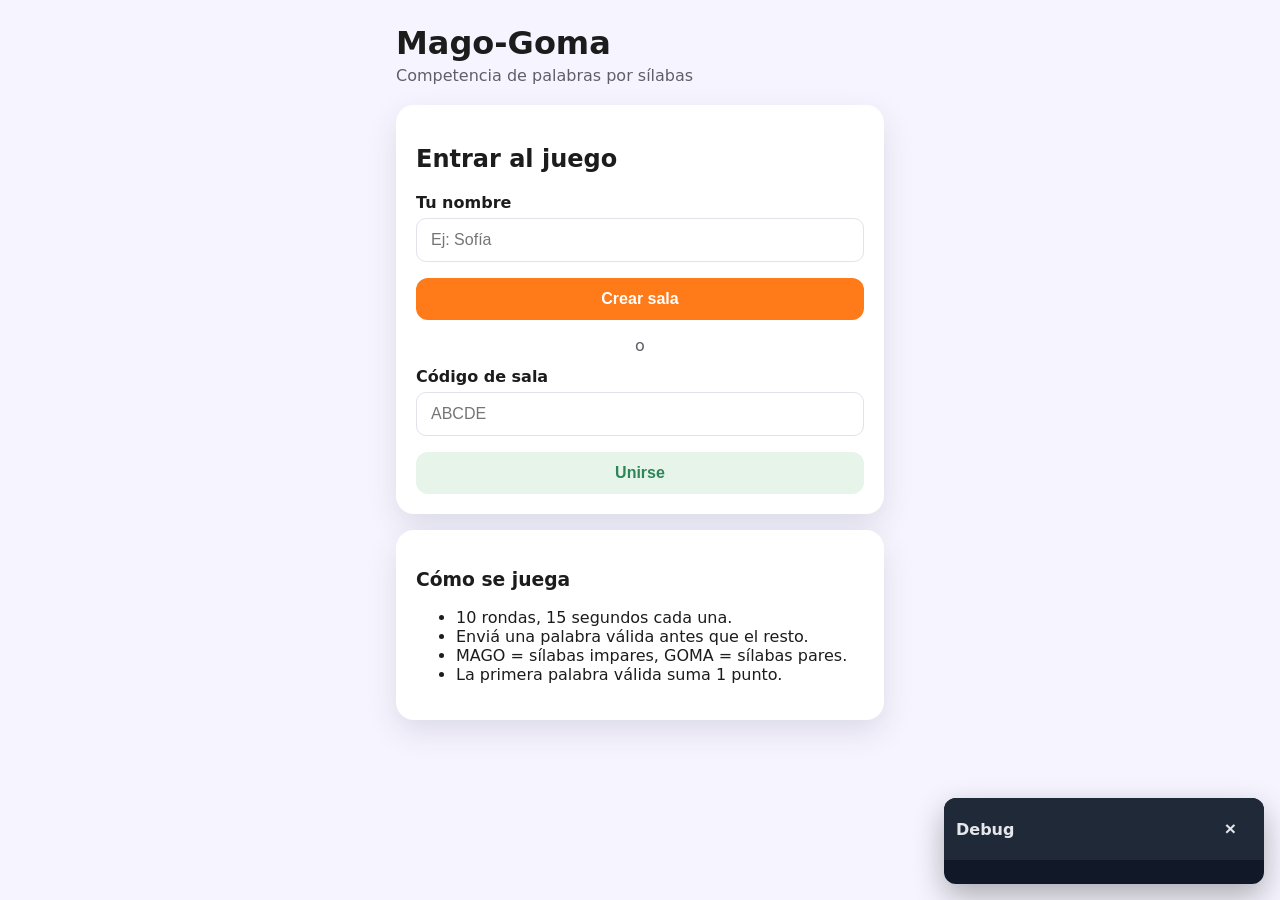
==== commit 25ee4897: "Merge branch 'main' into codex/implement-game-from-/magogoma-3bu1at" ====
--- a/Magogoma/index.html
+++ b/Magogoma/index.html
@@ -39,7 +39,7 @@
       <div class="card">
         <h3>Cómo se juega</h3>
         <ul>
-          <li>Sin rondas fijas: la partida termina cuando nadie logra una palabra válida.</li>
+          <li>10 rondas, 15 segundos cada una.</li>
           <li>Enviá una palabra válida antes que el resto.</li>
           <li>MAGO = sílabas impares, GOMA = sílabas pares.</li>
           <li>La primera palabra válida suma 1 punto.</li>
@@ -71,7 +71,7 @@
         <div class="round-header">
           <div>
             <span>Ronda</span>
-            <strong id="round-counter">1</strong>
+            <strong id="round-counter">1/10</strong>
           </div>
           <div class="timer" id="round-timer">15</div>
         </div>
@@ -138,6 +138,6 @@
     <pre id="debug-log"></pre>
   </div>
 
-  <script type="module" src="game.js"></script>
+  <script src="game.js"></script>
 </body>
 </html>
